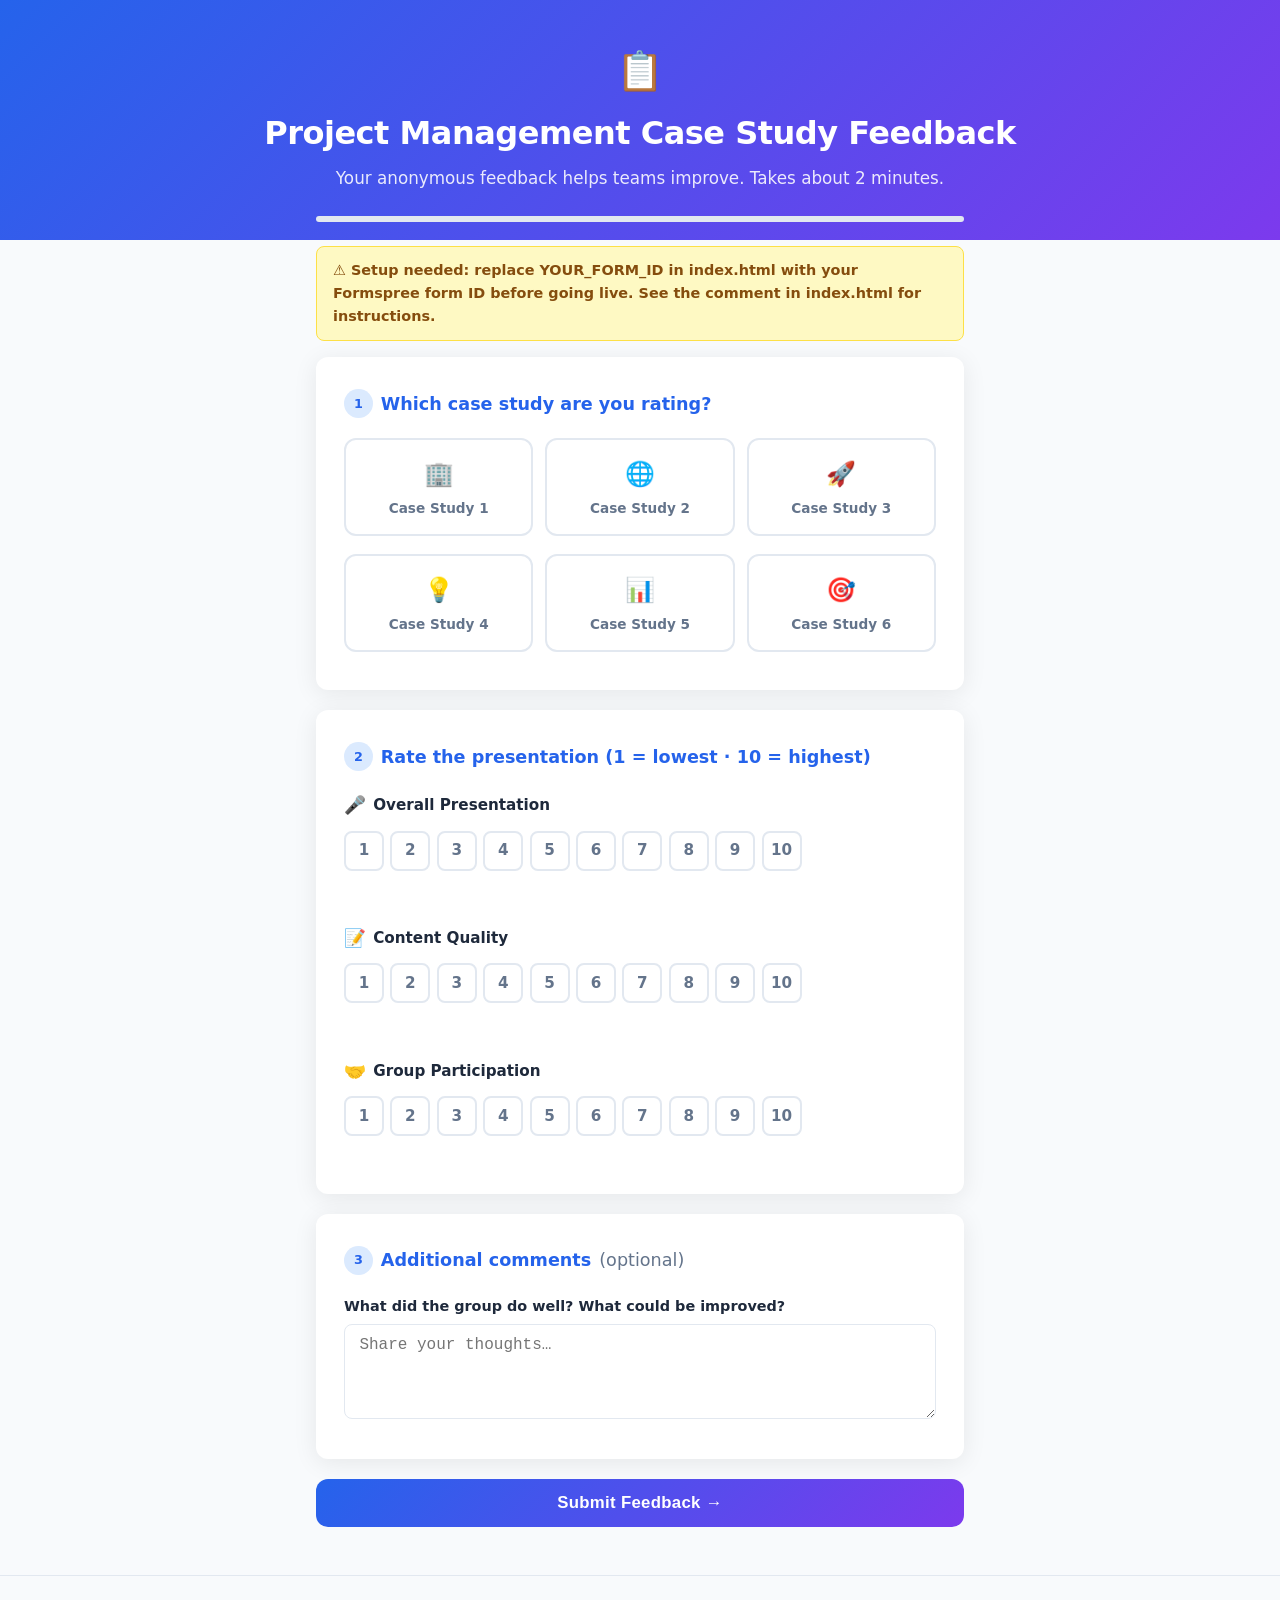
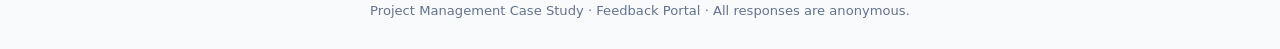
==== index.html @ e589857f "Add PM Case Study Feedback website (index.html, styles.css, app.js, success.html) Agent-Logs-Url: ht" ====
<!DOCTYPE html>
<html lang="en">
<head>
  <meta charset="UTF-8" />
  <meta name="viewport" content="width=device-width, initial-scale=1.0" />
  <meta name="description" content="Submit your feedback on PM case study presentations – rate overall presentation, content quality and group participation." />
  <title>PM Case Study Feedback</title>
  <link rel="stylesheet" href="styles.css" />
  <!-- Favicon (emoji fallback) -->
  <link rel="icon" href="data:image/svg+xml,<svg xmlns=%22http://www.w3.org/2000/svg%22 viewBox=%220 0 100 100%22><text y=%22.9em%22 font-size=%2290%22>📋</text></svg>" />
</head>
<body>

<!-- ═══════════════════════════════════════════
     HEADER
════════════════════════════════════════════ -->
<header>
  <div class="logo" aria-hidden="true">📋</div>
  <h1>Project Management Case Study Feedback</h1>
  <p>Your anonymous feedback helps teams improve. Takes about 2 minutes.</p>
</header>

<!-- ═══════════════════════════════════════════
     MAIN CONTENT
════════════════════════════════════════════ -->
<main>

  <!-- Progress bar -->
  <div class="progress-bar-wrap" role="progressbar" aria-valuemin="0" aria-valuemax="100" aria-label="Form completion progress">
    <div class="progress-bar" id="progress-bar"></div>
  </div>

  <!-- ─────────────────────────────────────────
       FEEDBACK FORM
       SETUP REQUIRED:
       1. Sign up free at https://formspree.io
       2. Create a new form and copy the form ID
       3. Replace YOUR_FORM_ID below with your ID
          (e.g. action="https://formspree.io/f/abcd1234")
       The site is hosted at:
         https://ravikprasad.github.io/pm-polly.github.io/
  ──────────────────────────────────────────── -->
  <form
    id="feedback-form"
    action="https://formspree.io/f/YOUR_FORM_ID"
    method="POST"
  >
    <!-- Hidden fields for Formspree redirect -->
    <input type="hidden" name="_next" value="https://ravikprasad.github.io/pm-polly.github.io/success.html" />
    <input type="hidden" name="_subject" value="New PM Case Study Feedback Submitted" />

    <!-- ── STEP 1 : Case Study ─────────────────── -->
    <div class="card" id="case-study-card">
      <h2>
        <span class="step-badge" aria-hidden="true">1</span>
        Which case study are you rating?
      </h2>

      <div class="case-grid" role="radiogroup" aria-label="Select case study">

        <div class="case-btn">
          <input type="radio" name="case_study" id="cs1" value="Case Study 1" />
          <label for="cs1">
            <span class="case-icon" aria-hidden="true">🏢</span>
            Case Study 1
          </label>
        </div>

        <div class="case-btn">
          <input type="radio" name="case_study" id="cs2" value="Case Study 2" />
          <label for="cs2">
            <span class="case-icon" aria-hidden="true">🌐</span>
            Case Study 2
          </label>
        </div>

        <div class="case-btn">
          <input type="radio" name="case_study" id="cs3" value="Case Study 3" />
          <label for="cs3">
            <span class="case-icon" aria-hidden="true">🚀</span>
            Case Study 3
          </label>
        </div>

        <div class="case-btn">
          <input type="radio" name="case_study" id="cs4" value="Case Study 4" />
          <label for="cs4">
            <span class="case-icon" aria-hidden="true">💡</span>
            Case Study 4
          </label>
        </div>

        <div class="case-btn">
          <input type="radio" name="case_study" id="cs5" value="Case Study 5" />
          <label for="cs5">
            <span class="case-icon" aria-hidden="true">📊</span>
            Case Study 5
          </label>
        </div>

        <div class="case-btn">
          <input type="radio" name="case_study" id="cs6" value="Case Study 6" />
          <label for="cs6">
            <span class="case-icon" aria-hidden="true">🎯</span>
            Case Study 6
          </label>
        </div>

      </div><!-- /.case-grid -->

      <p class="error-msg" role="alert">Please select a case study.</p>
    </div><!-- /.card -->

    <!-- ── STEP 2 : Ratings ────────────────────── -->
    <div class="card">
      <h2>
        <span class="step-badge" aria-hidden="true">2</span>
        Rate the presentation (1 = lowest · 10 = highest)
      </h2>

      <!-- Overall Presentation -->
      <div class="rating-group" data-rating="overall_presentation">
        <div class="rating-label">
          <span class="icon" aria-hidden="true">🎤</span>
          Overall Presentation
        </div>
        <div class="rating-stars" role="radiogroup" aria-label="Rate overall presentation from 1 to 10">
          <input type="radio" name="overall_presentation" id="op1"  value="1"  /><label for="op1">1</label>
          <input type="radio" name="overall_presentation" id="op2"  value="2"  /><label for="op2">2</label>
          <input type="radio" name="overall_presentation" id="op3"  value="3"  /><label for="op3">3</label>
          <input type="radio" name="overall_presentation" id="op4"  value="4"  /><label for="op4">4</label>
          <input type="radio" name="overall_presentation" id="op5"  value="5"  /><label for="op5">5</label>
          <input type="radio" name="overall_presentation" id="op6"  value="6"  /><label for="op6">6</label>
          <input type="radio" name="overall_presentation" id="op7"  value="7"  /><label for="op7">7</label>
          <input type="radio" name="overall_presentation" id="op8"  value="8"  /><label for="op8">8</label>
          <input type="radio" name="overall_presentation" id="op9"  value="9"  /><label for="op9">9</label>
          <input type="radio" name="overall_presentation" id="op10" value="10" /><label for="op10">10</label>
        </div>
        <div class="rating-display" aria-live="polite"></div>
        <p class="error-msg" role="alert">Please rate overall presentation.</p>
      </div>

      <!-- Content Quality -->
      <div class="rating-group" data-rating="content_quality">
        <div class="rating-label">
          <span class="icon" aria-hidden="true">📝</span>
          Content Quality
        </div>
        <div class="rating-stars" role="radiogroup" aria-label="Rate content quality from 1 to 10">
          <input type="radio" name="content_quality" id="cq1"  value="1"  /><label for="cq1">1</label>
          <input type="radio" name="content_quality" id="cq2"  value="2"  /><label for="cq2">2</label>
          <input type="radio" name="content_quality" id="cq3"  value="3"  /><label for="cq3">3</label>
          <input type="radio" name="content_quality" id="cq4"  value="4"  /><label for="cq4">4</label>
          <input type="radio" name="content_quality" id="cq5"  value="5"  /><label for="cq5">5</label>
          <input type="radio" name="content_quality" id="cq6"  value="6"  /><label for="cq6">6</label>
          <input type="radio" name="content_quality" id="cq7"  value="7"  /><label for="cq7">7</label>
          <input type="radio" name="content_quality" id="cq8"  value="8"  /><label for="cq8">8</label>
          <input type="radio" name="content_quality" id="cq9"  value="9"  /><label for="cq9">9</label>
          <input type="radio" name="content_quality" id="cq10" value="10" /><label for="cq10">10</label>
        </div>
        <div class="rating-display" aria-live="polite"></div>
        <p class="error-msg" role="alert">Please rate content quality.</p>
      </div>

      <!-- Group Participation -->
      <div class="rating-group" data-rating="group_participation">
        <div class="rating-label">
          <span class="icon" aria-hidden="true">🤝</span>
          Group Participation
        </div>
        <div class="rating-stars" role="radiogroup" aria-label="Rate group participation from 1 to 10">
          <input type="radio" name="group_participation" id="gp1"  value="1"  /><label for="gp1">1</label>
          <input type="radio" name="group_participation" id="gp2"  value="2"  /><label for="gp2">2</label>
          <input type="radio" name="group_participation" id="gp3"  value="3"  /><label for="gp3">3</label>
          <input type="radio" name="group_participation" id="gp4"  value="4"  /><label for="gp4">4</label>
          <input type="radio" name="group_participation" id="gp5"  value="5"  /><label for="gp5">5</label>
          <input type="radio" name="group_participation" id="gp6"  value="6"  /><label for="gp6">6</label>
          <input type="radio" name="group_participation" id="gp7"  value="7"  /><label for="gp7">7</label>
          <input type="radio" name="group_participation" id="gp8"  value="8"  /><label for="gp8">8</label>
          <input type="radio" name="group_participation" id="gp9"  value="9"  /><label for="gp9">9</label>
          <input type="radio" name="group_participation" id="gp10" value="10" /><label for="gp10">10</label>
        </div>
        <div class="rating-display" aria-live="polite"></div>
        <p class="error-msg" role="alert">Please rate group participation.</p>
      </div>

    </div><!-- /.card -->

    <!-- ── STEP 3 : Optional comment ───────────── -->
    <div class="card">
      <h2>
        <span class="step-badge" aria-hidden="true">3</span>
        Additional comments <span style="font-weight:400;color:var(--text-muted)">(optional)</span>
      </h2>

      <label for="comments">What did the group do well? What could be improved?</label>
      <textarea
        id="comments"
        name="comments"
        rows="4"
        placeholder="Share your thoughts…"
        maxlength="1000"
      ></textarea>
    </div>

    <!-- ── Submit ────────────────────────────────── -->
    <button type="submit" class="btn-submit" id="submit-btn">
      Submit Feedback →
    </button>

  </form><!-- /#feedback-form -->

</main>

<footer>
  <p>Project Management Case Study · Feedback Portal · All responses are anonymous.</p>
</footer>

<script src="app.js"></script>
</body>
</html>
---- styles.css ----
/* =========================================================
   PM Polly – Project Management Case Study Feedback
   Mobile-first responsive stylesheet
   ========================================================= */

:root {
  --primary: #2563eb;
  --primary-dark: #1d4ed8;
  --primary-light: #dbeafe;
  --accent: #7c3aed;
  --success: #16a34a;
  --danger: #dc2626;
  --bg: #f8fafc;
  --card-bg: #ffffff;
  --text: #1e293b;
  --text-muted: #64748b;
  --border: #e2e8f0;
  --radius: 12px;
  --shadow: 0 4px 24px rgba(0, 0, 0, 0.08);
  --shadow-sm: 0 1px 4px rgba(0, 0, 0, 0.06);
}

*, *::before, *::after {
  box-sizing: border-box;
  margin: 0;
  padding: 0;
}

html {
  font-size: 16px;
  scroll-behavior: smooth;
}

body {
  font-family: 'Segoe UI', system-ui, -apple-system, sans-serif;
  background: var(--bg);
  color: var(--text);
  line-height: 1.6;
  min-height: 100vh;
}

/* ── Header ─────────────────────────────────────────────── */
header {
  background: linear-gradient(135deg, var(--primary) 0%, var(--accent) 100%);
  color: #fff;
  text-align: center;
  padding: 2.5rem 1rem 3rem;
}

header .logo {
  font-size: 2.4rem;
  margin-bottom: .4rem;
}

header h1 {
  font-size: clamp(1.4rem, 4vw, 2rem);
  font-weight: 700;
  letter-spacing: -.5px;
}

header p {
  opacity: .88;
  margin-top: .4rem;
  font-size: clamp(.9rem, 2.5vw, 1.05rem);
}

/* ── Main layout ─────────────────────────────────────────── */
main {
  max-width: 680px;
  margin: -1.5rem auto 3rem;
  padding: 0 1rem;
}

/* ── Card ────────────────────────────────────────────────── */
.card {
  background: var(--card-bg);
  border-radius: var(--radius);
  box-shadow: var(--shadow);
  padding: 2rem 1.75rem;
  margin-bottom: 1.25rem;
}

.card h2 {
  font-size: 1.1rem;
  font-weight: 700;
  color: var(--primary);
  margin-bottom: 1.25rem;
  display: flex;
  align-items: center;
  gap: .5rem;
}

.card h2 .step-badge {
  display: inline-flex;
  align-items: center;
  justify-content: center;
  width: 1.8rem;
  height: 1.8rem;
  border-radius: 50%;
  background: var(--primary-light);
  color: var(--primary);
  font-size: .8rem;
  font-weight: 800;
  flex-shrink: 0;
}

/* ── Form fields ─────────────────────────────────────────── */
label {
  display: block;
  font-weight: 600;
  font-size: .9rem;
  margin-bottom: .4rem;
  color: var(--text);
}

input[type="text"],
input[type="email"],
select,
textarea {
  width: 100%;
  padding: .65rem .9rem;
  border: 1.5px solid var(--border);
  border-radius: 8px;
  font-size: 1rem;
  color: var(--text);
  background: #fff;
  transition: border-color .2s;
  appearance: none;
}

input[type="text"]:focus,
input[type="email"]:focus,
select:focus,
textarea:focus {
  outline: none;
  border-color: var(--primary);
  box-shadow: 0 0 0 3px var(--primary-light);
}

/* ── Case study selector ─────────────────────────────────── */
.case-grid {
  display: grid;
  grid-template-columns: repeat(3, 1fr);
  gap: .75rem;
}

.case-btn {
  position: relative;
}

.case-btn input[type="radio"] {
  position: absolute;
  opacity: 0;
  width: 0;
  height: 0;
}

.case-btn label {
  display: flex;
  flex-direction: column;
  align-items: center;
  justify-content: center;
  gap: .3rem;
  padding: .9rem .5rem;
  border: 2px solid var(--border);
  border-radius: var(--radius);
  cursor: pointer;
  transition: border-color .2s, background .2s, transform .15s;
  font-weight: 700;
  font-size: .85rem;
  text-align: center;
  background: #fff;
  color: var(--text-muted);
  user-select: none;
  min-height: 80px;
}

.case-btn label .case-icon {
  font-size: 1.5rem;
}

.case-btn input[type="radio"]:checked + label {
  border-color: var(--primary);
  background: var(--primary-light);
  color: var(--primary);
}

.case-btn label:hover {
  border-color: var(--primary);
  transform: translateY(-2px);
}

/* ── Rating widget ───────────────────────────────────────── */
.rating-group {
  margin-bottom: 1.75rem;
}

.rating-group:last-child {
  margin-bottom: 0;
}

.rating-label {
  display: flex;
  align-items: center;
  gap: .45rem;
  font-size: .95rem;
  font-weight: 600;
  margin-bottom: .7rem;
}

.rating-label .icon {
  font-size: 1.1rem;
}

.rating-stars {
  display: flex;
  flex-wrap: wrap;
  gap: .4rem;
}

.rating-stars input[type="radio"] {
  position: absolute;
  opacity: 0;
  width: 0;
  height: 0;
}

.rating-stars label {
  display: inline-flex;
  align-items: center;
  justify-content: center;
  width: 2.5rem;
  height: 2.5rem;
  border: 2px solid var(--border);
  border-radius: 8px;
  cursor: pointer;
  font-size: .95rem;
  font-weight: 700;
  color: var(--text-muted);
  background: #fff;
  transition: border-color .15s, background .15s, color .15s, transform .1s;
  margin-bottom: 0;
}

.rating-stars label:hover {
  border-color: var(--primary);
  color: var(--primary);
  transform: scale(1.08);
}

.rating-stars input[type="radio"]:checked + label {
  background: var(--primary);
  border-color: var(--primary);
  color: #fff;
}

.rating-display {
  margin-top: .5rem;
  font-size: .82rem;
  color: var(--text-muted);
  height: 1.1rem;
}

/* ── Submit button ───────────────────────────────────────── */
.btn-submit {
  display: block;
  width: 100%;
  padding: .9rem 1.5rem;
  background: linear-gradient(135deg, var(--primary), var(--accent));
  color: #fff;
  border: none;
  border-radius: var(--radius);
  font-size: 1.05rem;
  font-weight: 700;
  cursor: pointer;
  letter-spacing: .3px;
  transition: opacity .2s, transform .15s;
  margin-top: .5rem;
}

.btn-submit:hover {
  opacity: .93;
  transform: translateY(-1px);
}

.btn-submit:active {
  transform: translateY(0);
}

.btn-submit:disabled {
  opacity: .55;
  cursor: not-allowed;
  transform: none;
}

/* ── Validation messages ─────────────────────────────────── */
.error-msg {
  color: var(--danger);
  font-size: .8rem;
  margin-top: .3rem;
  display: none;
}

.field-error .error-msg {
  display: block;
}

.field-error input,
.field-error select,
.field-error textarea {
  border-color: var(--danger);
}

/* ── Progress bar ────────────────────────────────────────── */
.progress-bar-wrap {
  background: var(--border);
  border-radius: 99px;
  height: 6px;
  margin-bottom: 1.5rem;
  overflow: hidden;
}

.progress-bar {
  height: 100%;
  background: linear-gradient(90deg, var(--primary), var(--accent));
  border-radius: 99px;
  transition: width .4s ease;
  width: 0%;
}

/* ── Footer ──────────────────────────────────────────────── */
footer {
  text-align: center;
  padding: 1.5rem 1rem;
  color: var(--text-muted);
  font-size: .82rem;
  border-top: 1px solid var(--border);
}

/* ── Success page ────────────────────────────────────────── */
.success-wrap {
  text-align: center;
  padding: 4rem 1rem 2rem;
  max-width: 520px;
  margin: 0 auto;
}

.success-icon {
  font-size: 5rem;
  margin-bottom: 1rem;
}

.success-wrap h1 {
  font-size: 2rem;
  color: var(--success);
  margin-bottom: .75rem;
}

.success-wrap p {
  color: var(--text-muted);
  font-size: 1.05rem;
  margin-bottom: 2rem;
}

.btn-back {
  display: inline-block;
  padding: .75rem 2rem;
  background: var(--primary);
  color: #fff;
  text-decoration: none;
  border-radius: var(--radius);
  font-weight: 700;
  transition: opacity .2s;
}

.btn-back:hover {
  opacity: .88;
}

/* ── Responsive tweaks ───────────────────────────────────── */
@media (max-width: 480px) {
  .card {
    padding: 1.5rem 1.1rem;
  }

  .case-grid {
    grid-template-columns: repeat(2, 1fr);
  }

  .rating-stars label {
    width: 2.2rem;
    height: 2.2rem;
    font-size: .85rem;
  }
}

@media (min-width: 640px) {
  .case-grid {
    grid-template-columns: repeat(3, 1fr);
  }
}
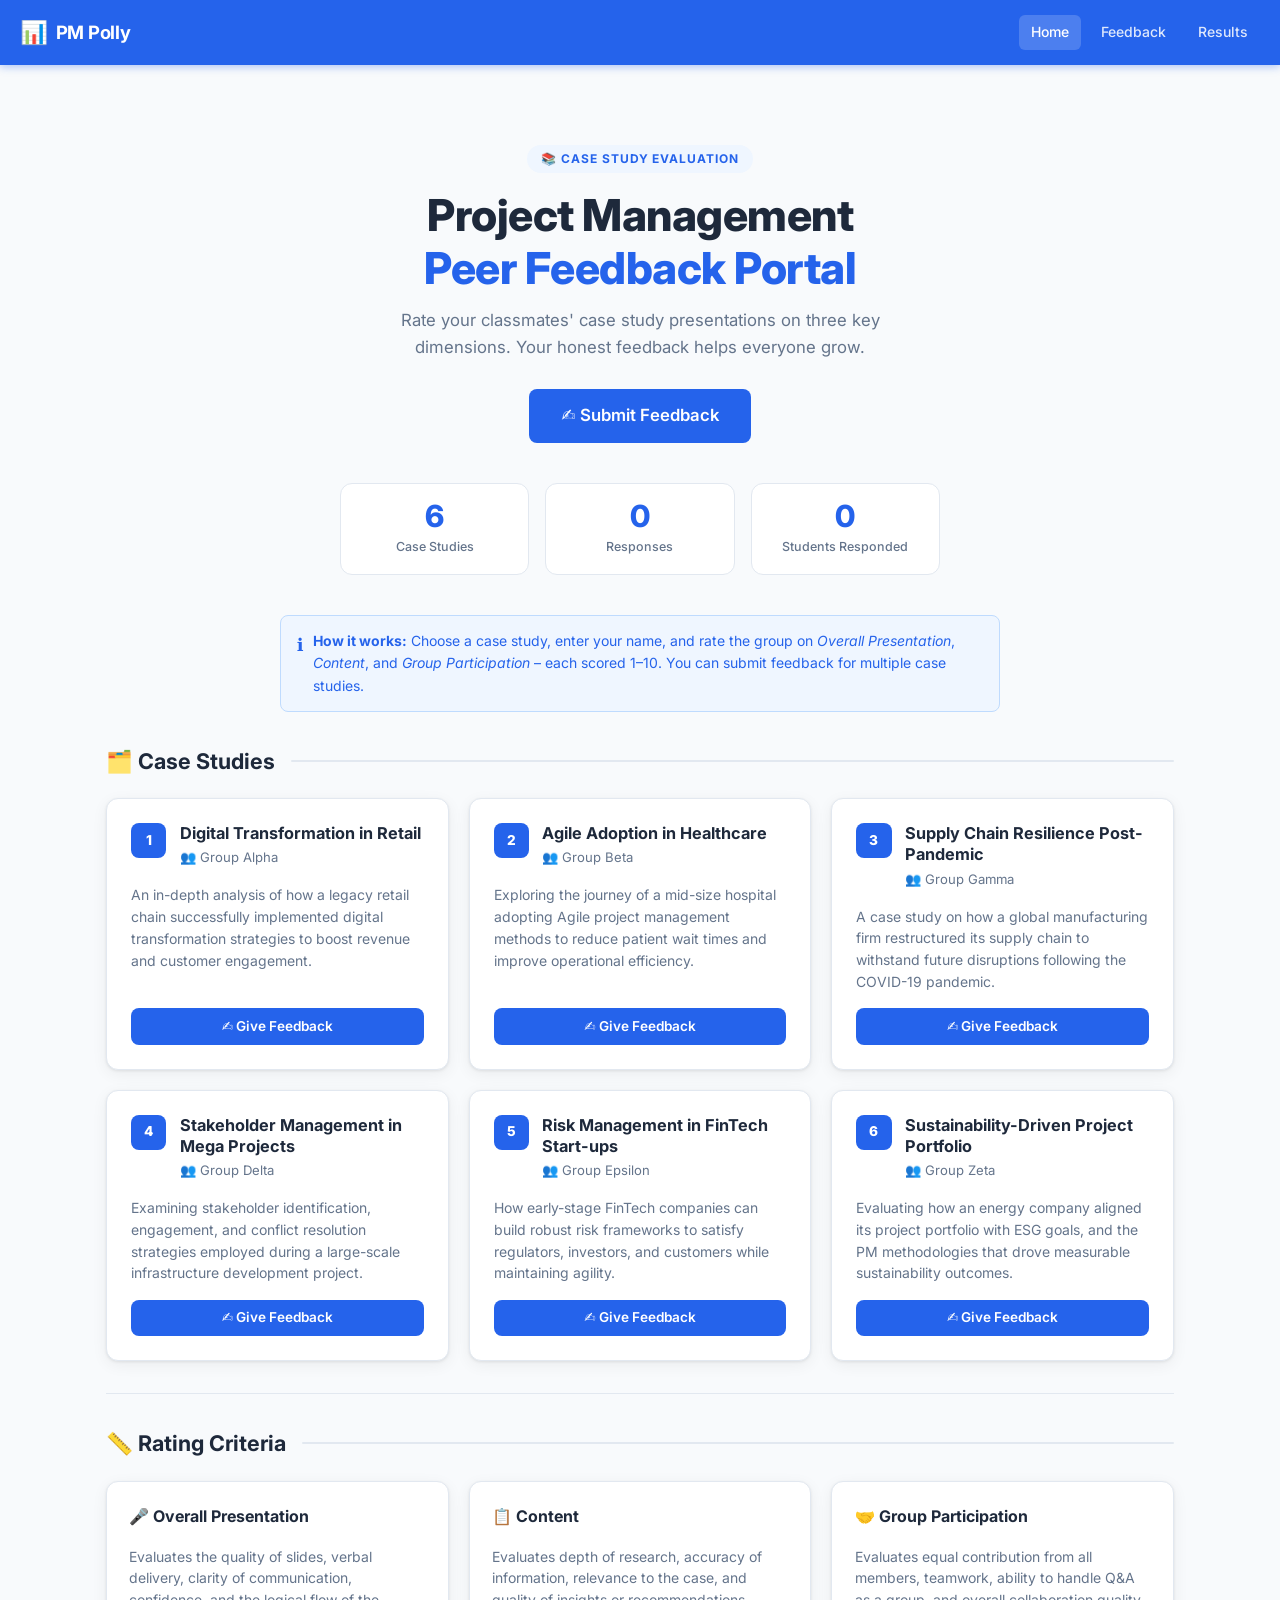
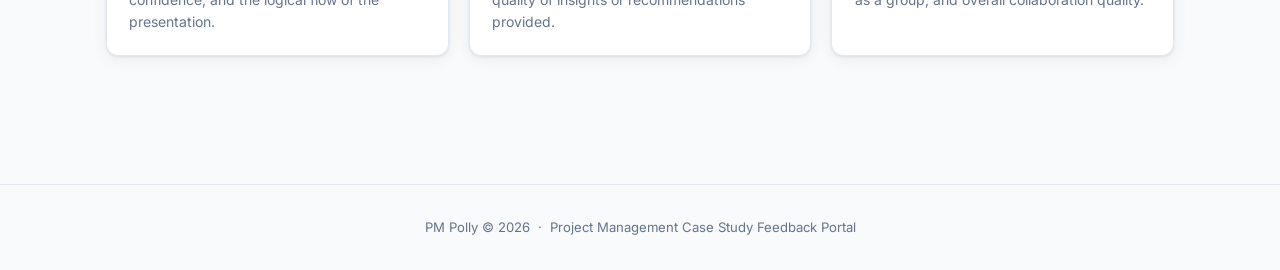
==== commit fbdd3ea9: "Build PM Polly feedback website with 6 case studies, 3 rating criteria, results dashboard, and Googl" ====
--- a/index.html
+++ b/index.html
@@ -3,219 +3,100 @@
 <head>
   <meta charset="UTF-8" />
   <meta name="viewport" content="width=device-width, initial-scale=1.0" />
-  <meta name="description" content="Submit your feedback on PM case study presentations – rate overall presentation, content quality and group participation." />
-  <title>PM Case Study Feedback</title>
-  <link rel="stylesheet" href="styles.css" />
-  <!-- Favicon (emoji fallback) -->
-  <link rel="icon" href="data:image/svg+xml,<svg xmlns=%22http://www.w3.org/2000/svg%22 viewBox=%220 0 100 100%22><text y=%22.9em%22 font-size=%2290%22>📋</text></svg>" />
+  <title>PM Polly – Project Management Feedback</title>
+  <meta name="description" content="Submit your feedback for the 6 project management case studies." />
+  <link rel="preconnect" href="https://fonts.googleapis.com" />
+  <link href="https://fonts.googleapis.com/css2?family=Inter:wght@400;500;600;700;800&display=swap" rel="stylesheet" />
+  <link rel="stylesheet" href="css/style.css" />
+  <link rel="icon" href="data:image/svg+xml,<svg xmlns='http://www.w3.org/2000/svg' viewBox='0 0 100 100'><text y='.9em' font-size='90'>📊</text></svg>" />
 </head>
 <body>
 
-<!-- ═══════════════════════════════════════════
-     HEADER
-════════════════════════════════════════════ -->
-<header>
-  <div class="logo" aria-hidden="true">📋</div>
-  <h1>Project Management Case Study Feedback</h1>
-  <p>Your anonymous feedback helps teams improve. Takes about 2 minutes.</p>
-</header>
+  <nav class="navbar">
+    <a class="navbar-brand" href="index.html">
+      <span class="logo-icon">📊</span> PM Polly
+    </a>
+    <div class="navbar-links">
+      <a href="index.html" class="active">Home</a>
+      <a href="feedback.html">Feedback</a>
+      <a href="results.html">Results</a>
+    </div>
+  </nav>
 
-<!-- ═══════════════════════════════════════════
-     MAIN CONTENT
-════════════════════════════════════════════ -->
-<main>
+  <main class="page">
 
-  <!-- Progress bar -->
-  <div class="progress-bar-wrap" role="progressbar" aria-valuemin="0" aria-valuemax="100" aria-label="Form completion progress">
-    <div class="progress-bar" id="progress-bar"></div>
-  </div>
+    <!-- Hero -->
+    <section class="hero">
+      <div class="hero-badge">📚 Case Study Evaluation</div>
+      <h1>Project Management<br /><span>Peer Feedback Portal</span></h1>
+      <p>Rate your classmates' case study presentations on three key dimensions. Your honest feedback helps everyone grow.</p>
+      <a href="feedback.html" class="btn btn-primary" style="font-size:1.05rem;padding:.85rem 2rem;">
+        ✍️ Submit Feedback
+      </a>
+    </section>
 
-  <!-- ─────────────────────────────────────────
-       FEEDBACK FORM
-       SETUP REQUIRED:
-       1. Sign up free at https://formspree.io
-       2. Create a new form and copy the form ID
-       3. Replace YOUR_FORM_ID below with your ID
-          (e.g. action="https://formspree.io/f/abcd1234")
-       The site is hosted at:
-         https://ravikprasad.github.io/pm-polly.github.io/
-  ──────────────────────────────────────────── -->
-  <form
-    id="feedback-form"
-    action="https://formspree.io/f/YOUR_FORM_ID"
-    method="POST"
-  >
-    <!-- Hidden fields for Formspree redirect -->
-    <input type="hidden" name="_next" value="https://ravikprasad.github.io/pm-polly.github.io/success.html" />
-    <input type="hidden" name="_subject" value="New PM Case Study Feedback Submitted" />
-
-    <!-- ── STEP 1 : Case Study ─────────────────── -->
-    <div class="card" id="case-study-card">
-      <h2>
-        <span class="step-badge" aria-hidden="true">1</span>
-        Which case study are you rating?
-      </h2>
-
-      <div class="case-grid" role="radiogroup" aria-label="Select case study">
-
-        <div class="case-btn">
-          <input type="radio" name="case_study" id="cs1" value="Case Study 1" />
-          <label for="cs1">
-            <span class="case-icon" aria-hidden="true">🏢</span>
-            Case Study 1
-          </label>
-        </div>
-
-        <div class="case-btn">
-          <input type="radio" name="case_study" id="cs2" value="Case Study 2" />
-          <label for="cs2">
-            <span class="case-icon" aria-hidden="true">🌐</span>
-            Case Study 2
-          </label>
-        </div>
-
-        <div class="case-btn">
-          <input type="radio" name="case_study" id="cs3" value="Case Study 3" />
-          <label for="cs3">
-            <span class="case-icon" aria-hidden="true">🚀</span>
-            Case Study 3
-          </label>
-        </div>
-
-        <div class="case-btn">
-          <input type="radio" name="case_study" id="cs4" value="Case Study 4" />
-          <label for="cs4">
-            <span class="case-icon" aria-hidden="true">💡</span>
-            Case Study 4
-          </label>
-        </div>
-
-        <div class="case-btn">
-          <input type="radio" name="case_study" id="cs5" value="Case Study 5" />
-          <label for="cs5">
-            <span class="case-icon" aria-hidden="true">📊</span>
-            Case Study 5
-          </label>
-        </div>
-
-        <div class="case-btn">
-          <input type="radio" name="case_study" id="cs6" value="Case Study 6" />
-          <label for="cs6">
-            <span class="case-icon" aria-hidden="true">🎯</span>
-            Case Study 6
-          </label>
-        </div>
-
-      </div><!-- /.case-grid -->
-
-      <p class="error-msg" role="alert">Please select a case study.</p>
-    </div><!-- /.card -->
-
-    <!-- ── STEP 2 : Ratings ────────────────────── -->
-    <div class="card">
-      <h2>
-        <span class="step-badge" aria-hidden="true">2</span>
-        Rate the presentation (1 = lowest · 10 = highest)
-      </h2>
-
-      <!-- Overall Presentation -->
-      <div class="rating-group" data-rating="overall_presentation">
-        <div class="rating-label">
-          <span class="icon" aria-hidden="true">🎤</span>
-          Overall Presentation
-        </div>
-        <div class="rating-stars" role="radiogroup" aria-label="Rate overall presentation from 1 to 10">
-          <input type="radio" name="overall_presentation" id="op1"  value="1"  /><label for="op1">1</label>
-          <input type="radio" name="overall_presentation" id="op2"  value="2"  /><label for="op2">2</label>
-          <input type="radio" name="overall_presentation" id="op3"  value="3"  /><label for="op3">3</label>
-          <input type="radio" name="overall_presentation" id="op4"  value="4"  /><label for="op4">4</label>
-          <input type="radio" name="overall_presentation" id="op5"  value="5"  /><label for="op5">5</label>
-          <input type="radio" name="overall_presentation" id="op6"  value="6"  /><label for="op6">6</label>
-          <input type="radio" name="overall_presentation" id="op7"  value="7"  /><label for="op7">7</label>
-          <input type="radio" name="overall_presentation" id="op8"  value="8"  /><label for="op8">8</label>
-          <input type="radio" name="overall_presentation" id="op9"  value="9"  /><label for="op9">9</label>
-          <input type="radio" name="overall_presentation" id="op10" value="10" /><label for="op10">10</label>
-        </div>
-        <div class="rating-display" aria-live="polite"></div>
-        <p class="error-msg" role="alert">Please rate overall presentation.</p>
+    <!-- Stats -->
+    <div class="stats-row" style="max-width:600px;margin:0 auto 2.5rem;">
+      <div class="stat-card">
+        <div class="stat-value">6</div>
+        <div class="stat-label">Case Studies</div>
       </div>
-
-      <!-- Content Quality -->
-      <div class="rating-group" data-rating="content_quality">
-        <div class="rating-label">
-          <span class="icon" aria-hidden="true">📝</span>
-          Content Quality
-        </div>
-        <div class="rating-stars" role="radiogroup" aria-label="Rate content quality from 1 to 10">
-          <input type="radio" name="content_quality" id="cq1"  value="1"  /><label for="cq1">1</label>
-          <input type="radio" name="content_quality" id="cq2"  value="2"  /><label for="cq2">2</label>
-          <input type="radio" name="content_quality" id="cq3"  value="3"  /><label for="cq3">3</label>
-          <input type="radio" name="content_quality" id="cq4"  value="4"  /><label for="cq4">4</label>
-          <input type="radio" name="content_quality" id="cq5"  value="5"  /><label for="cq5">5</label>
-          <input type="radio" name="content_quality" id="cq6"  value="6"  /><label for="cq6">6</label>
-          <input type="radio" name="content_quality" id="cq7"  value="7"  /><label for="cq7">7</label>
-          <input type="radio" name="content_quality" id="cq8"  value="8"  /><label for="cq8">8</label>
-          <input type="radio" name="content_quality" id="cq9"  value="9"  /><label for="cq9">9</label>
-          <input type="radio" name="content_quality" id="cq10" value="10" /><label for="cq10">10</label>
-        </div>
-        <div class="rating-display" aria-live="polite"></div>
-        <p class="error-msg" role="alert">Please rate content quality.</p>
+      <div class="stat-card">
+        <div class="stat-value" id="statResponses">0</div>
+        <div class="stat-label">Responses</div>
       </div>
-
-      <!-- Group Participation -->
-      <div class="rating-group" data-rating="group_participation">
-        <div class="rating-label">
-          <span class="icon" aria-hidden="true">🤝</span>
-          Group Participation
-        </div>
-        <div class="rating-stars" role="radiogroup" aria-label="Rate group participation from 1 to 10">
-          <input type="radio" name="group_participation" id="gp1"  value="1"  /><label for="gp1">1</label>
-          <input type="radio" name="group_participation" id="gp2"  value="2"  /><label for="gp2">2</label>
-          <input type="radio" name="group_participation" id="gp3"  value="3"  /><label for="gp3">3</label>
-          <input type="radio" name="group_participation" id="gp4"  value="4"  /><label for="gp4">4</label>
-          <input type="radio" name="group_participation" id="gp5"  value="5"  /><label for="gp5">5</label>
-          <input type="radio" name="group_participation" id="gp6"  value="6"  /><label for="gp6">6</label>
-          <input type="radio" name="group_participation" id="gp7"  value="7"  /><label for="gp7">7</label>
-          <input type="radio" name="group_participation" id="gp8"  value="8"  /><label for="gp8">8</label>
-          <input type="radio" name="group_participation" id="gp9"  value="9"  /><label for="gp9">9</label>
-          <input type="radio" name="group_participation" id="gp10" value="10" /><label for="gp10">10</label>
-        </div>
-        <div class="rating-display" aria-live="polite"></div>
-        <p class="error-msg" role="alert">Please rate group participation.</p>
+      <div class="stat-card">
+        <div class="stat-value" id="statStudents">0</div>
+        <div class="stat-label">Students Responded</div>
       </div>
-
-    </div><!-- /.card -->
-
-    <!-- ── STEP 3 : Optional comment ───────────── -->
-    <div class="card">
-      <h2>
-        <span class="step-badge" aria-hidden="true">3</span>
-        Additional comments <span style="font-weight:400;color:var(--text-muted)">(optional)</span>
-      </h2>
-
-      <label for="comments">What did the group do well? What could be improved?</label>
-      <textarea
-        id="comments"
-        name="comments"
-        rows="4"
-        placeholder="Share your thoughts…"
-        maxlength="1000"
-      ></textarea>
     </div>
 
-    <!-- ── Submit ────────────────────────────────── -->
-    <button type="submit" class="btn-submit" id="submit-btn">
-      Submit Feedback →
-    </button>
+    <!-- How it works -->
+    <div class="alert alert-info" style="max-width:720px;margin:0 auto 2rem;">
+      <span class="alert-icon">ℹ️</span>
+      <div>
+        <strong>How it works:</strong> Choose a case study, enter your name, and rate the group on
+        <em>Overall Presentation</em>, <em>Content</em>, and <em>Group Participation</em> – each scored 1–10.
+        You can submit feedback for multiple case studies.
+      </div>
+    </div>
 
-  </form><!-- /#feedback-form -->
+    <!-- Case study grid -->
+    <h2 class="section-title">🗂️ Case Studies</h2>
+    <div class="cards-grid" id="caseStudyGrid"></div>
 
-</main>
+    <!-- Criteria legend -->
+    <hr class="divider" />
+    <h2 class="section-title">📏 Rating Criteria</h2>
+    <div class="cards-grid" style="grid-template-columns:repeat(auto-fill,minmax(260px,1fr));">
+      <div class="result-card">
+        <h3>🎤 Overall Presentation</h3>
+        <p style="font-size:.875rem;color:var(--text-muted);line-height:1.55;">
+          Evaluates the quality of slides, verbal delivery, clarity of communication, confidence, and the logical flow of the presentation.
+        </p>
+      </div>
+      <div class="result-card">
+        <h3>📋 Content</h3>
+        <p style="font-size:.875rem;color:var(--text-muted);line-height:1.55;">
+          Evaluates depth of research, accuracy of information, relevance to the case, and quality of insights or recommendations provided.
+        </p>
+      </div>
+      <div class="result-card">
+        <h3>🤝 Group Participation</h3>
+        <p style="font-size:.875rem;color:var(--text-muted);line-height:1.55;">
+          Evaluates equal contribution from all members, teamwork, ability to handle Q&amp;A as a group, and overall collaboration quality.
+        </p>
+      </div>
+    </div>
 
-<footer>
-  <p>Project Management Case Study · Feedback Portal · All responses are anonymous.</p>
-</footer>
+  </main>
 
-<script src="app.js"></script>
+  <footer>
+    <p>PM Polly &copy; <span id="yr"></span> &nbsp;·&nbsp; Project Management Case Study Feedback Portal</p>
+  </footer>
+
+  <div id="toast"></div>
+  <script src="js/app.js"></script>
+  <script>document.getElementById('yr').textContent = new Date().getFullYear();</script>
 </body>
 </html>
--- a/css/style.css
+++ b/css/style.css
@@ -0,0 +1,598 @@
+/* ============================================================
+   PM Polly – Project Management Feedback Site
+   Mobile-first, responsive stylesheet
+   ============================================================ */
+
+:root {
+  --primary: #2563eb;
+  --primary-dark: #1d4ed8;
+  --primary-light: #eff6ff;
+  --accent: #f59e0b;
+  --success: #10b981;
+  --danger: #ef4444;
+  --text: #1e293b;
+  --text-muted: #64748b;
+  --border: #e2e8f0;
+  --bg: #f8fafc;
+  --card-bg: #ffffff;
+  --shadow: 0 1px 3px rgba(0,0,0,.08), 0 4px 16px rgba(0,0,0,.06);
+  --radius: 12px;
+  --transition: .2s ease;
+}
+
+*, *::before, *::after { box-sizing: border-box; margin: 0; padding: 0; }
+
+html { scroll-behavior: smooth; }
+
+body {
+  font-family: 'Inter', system-ui, -apple-system, sans-serif;
+  background: var(--bg);
+  color: var(--text);
+  line-height: 1.6;
+  min-height: 100vh;
+}
+
+/* ── Navbar ── */
+.navbar {
+  background: var(--primary);
+  color: #fff;
+  padding: .9rem 1.25rem;
+  display: flex;
+  align-items: center;
+  justify-content: space-between;
+  position: sticky;
+  top: 0;
+  z-index: 100;
+  box-shadow: 0 2px 8px rgba(37,99,235,.35);
+}
+.navbar-brand {
+  font-size: 1.15rem;
+  font-weight: 700;
+  letter-spacing: -.3px;
+  display: flex;
+  align-items: center;
+  gap: .5rem;
+  text-decoration: none;
+  color: #fff;
+}
+.navbar-brand .logo-icon { font-size: 1.4rem; }
+.navbar-links { display: flex; gap: .5rem; }
+.navbar-links a {
+  color: rgba(255,255,255,.85);
+  text-decoration: none;
+  font-size: .875rem;
+  font-weight: 500;
+  padding: .4rem .75rem;
+  border-radius: 6px;
+  transition: background var(--transition);
+}
+.navbar-links a:hover, .navbar-links a.active {
+  background: rgba(255,255,255,.18);
+  color: #fff;
+}
+
+/* ── Page wrapper ── */
+.page { max-width: 1100px; margin: 0 auto; padding: 2rem 1rem 4rem; }
+
+/* ── Hero ── */
+.hero {
+  text-align: center;
+  padding: 3rem 1rem 2.5rem;
+}
+.hero-badge {
+  display: inline-block;
+  background: var(--primary-light);
+  color: var(--primary);
+  font-size: .75rem;
+  font-weight: 700;
+  letter-spacing: .08em;
+  text-transform: uppercase;
+  padding: .3rem .85rem;
+  border-radius: 50px;
+  margin-bottom: 1rem;
+}
+.hero h1 {
+  font-size: clamp(1.75rem, 5vw, 2.75rem);
+  font-weight: 800;
+  letter-spacing: -.5px;
+  line-height: 1.2;
+  margin-bottom: .75rem;
+}
+.hero h1 span { color: var(--primary); }
+.hero p {
+  color: var(--text-muted);
+  font-size: 1.05rem;
+  max-width: 560px;
+  margin: 0 auto 1.75rem;
+}
+.btn {
+  display: inline-flex;
+  align-items: center;
+  gap: .45rem;
+  padding: .7rem 1.5rem;
+  border-radius: 8px;
+  font-size: .95rem;
+  font-weight: 600;
+  cursor: pointer;
+  border: none;
+  text-decoration: none;
+  transition: all var(--transition);
+}
+.btn-primary {
+  background: var(--primary);
+  color: #fff;
+}
+.btn-primary:hover { background: var(--primary-dark); transform: translateY(-1px); box-shadow: 0 4px 12px rgba(37,99,235,.4); }
+.btn-outline {
+  background: transparent;
+  color: var(--primary);
+  border: 2px solid var(--primary);
+}
+.btn-outline:hover { background: var(--primary-light); }
+.btn-success { background: var(--success); color: #fff; }
+.btn-success:hover { filter: brightness(1.1); transform: translateY(-1px); }
+.btn-sm { padding: .45rem 1rem; font-size: .85rem; }
+.btn:disabled { opacity: .55; cursor: not-allowed; transform: none; }
+
+/* ── Section titles ── */
+.section-title {
+  font-size: 1.35rem;
+  font-weight: 700;
+  margin-bottom: 1.25rem;
+  display: flex;
+  align-items: center;
+  gap: .5rem;
+}
+.section-title::after {
+  content: '';
+  flex: 1;
+  height: 2px;
+  background: var(--border);
+  border-radius: 2px;
+  margin-left: .5rem;
+}
+
+/* ── Case study cards ── */
+.cards-grid {
+  display: grid;
+  grid-template-columns: repeat(auto-fill, minmax(300px, 1fr));
+  gap: 1.25rem;
+}
+.case-card {
+  background: var(--card-bg);
+  border-radius: var(--radius);
+  border: 1.5px solid var(--border);
+  box-shadow: var(--shadow);
+  padding: 1.5rem;
+  display: flex;
+  flex-direction: column;
+  gap: 1rem;
+  transition: all var(--transition);
+  cursor: pointer;
+}
+.case-card:hover {
+  border-color: var(--primary);
+  box-shadow: 0 4px 20px rgba(37,99,235,.15);
+  transform: translateY(-2px);
+}
+.case-card-header {
+  display: flex;
+  align-items: flex-start;
+  gap: .85rem;
+}
+.case-number {
+  background: var(--primary);
+  color: #fff;
+  font-weight: 800;
+  font-size: .85rem;
+  min-width: 2.2rem;
+  height: 2.2rem;
+  border-radius: 8px;
+  display: flex;
+  align-items: center;
+  justify-content: center;
+  flex-shrink: 0;
+}
+.case-info h3 {
+  font-size: 1.02rem;
+  font-weight: 700;
+  line-height: 1.3;
+}
+.case-info .case-team {
+  font-size: .82rem;
+  color: var(--text-muted);
+  margin-top: .2rem;
+}
+.case-desc {
+  font-size: .875rem;
+  color: var(--text-muted);
+  line-height: 1.55;
+}
+.case-card .btn { margin-top: auto; width: 100%; justify-content: center; }
+
+/* ── Stats row on landing ── */
+.stats-row {
+  display: grid;
+  grid-template-columns: repeat(3, 1fr);
+  gap: 1rem;
+  margin-bottom: 2.5rem;
+}
+.stat-card {
+  background: var(--card-bg);
+  border-radius: var(--radius);
+  border: 1.5px solid var(--border);
+  padding: 1.1rem 1rem;
+  text-align: center;
+}
+.stat-card .stat-value {
+  font-size: 1.9rem;
+  font-weight: 800;
+  color: var(--primary);
+  line-height: 1;
+}
+.stat-card .stat-label {
+  font-size: .78rem;
+  color: var(--text-muted);
+  margin-top: .3rem;
+  font-weight: 500;
+}
+
+/* ── Feedback form ── */
+.form-card {
+  background: var(--card-bg);
+  border-radius: var(--radius);
+  border: 1.5px solid var(--border);
+  box-shadow: var(--shadow);
+  padding: 2rem;
+  max-width: 720px;
+  margin: 0 auto;
+}
+.form-card h2 {
+  font-size: 1.4rem;
+  font-weight: 800;
+  margin-bottom: .35rem;
+}
+.form-card .form-subtitle {
+  color: var(--text-muted);
+  font-size: .9rem;
+  margin-bottom: 1.75rem;
+}
+
+.form-group { margin-bottom: 1.5rem; }
+.form-label {
+  display: block;
+  font-weight: 600;
+  font-size: .9rem;
+  margin-bottom: .5rem;
+}
+.form-label .required { color: var(--danger); margin-left: 2px; }
+.form-control {
+  width: 100%;
+  padding: .65rem .9rem;
+  border: 1.5px solid var(--border);
+  border-radius: 8px;
+  font-size: .95rem;
+  color: var(--text);
+  background: #fff;
+  transition: border-color var(--transition), box-shadow var(--transition);
+  appearance: none;
+}
+.form-control:focus {
+  outline: none;
+  border-color: var(--primary);
+  box-shadow: 0 0 0 3px rgba(37,99,235,.12);
+}
+
+/* ── Rating widget ── */
+.rating-section {
+  background: var(--bg);
+  border-radius: 10px;
+  padding: 1.25rem;
+  margin-bottom: 1rem;
+}
+.rating-section h4 {
+  font-size: .95rem;
+  font-weight: 700;
+  margin-bottom: .3rem;
+  display: flex;
+  align-items: center;
+  gap: .5rem;
+}
+.rating-section .rating-desc {
+  font-size: .8rem;
+  color: var(--text-muted);
+  margin-bottom: .9rem;
+}
+.rating-widget {
+  display: flex;
+  flex-direction: column;
+  gap: .5rem;
+}
+.rating-stars {
+  display: flex;
+  flex-wrap: wrap;
+  gap: .4rem;
+}
+.rating-stars input[type="radio"] { display: none; }
+.rating-stars label {
+  width: 2.8rem;
+  height: 2.8rem;
+  border-radius: 8px;
+  border: 2px solid var(--border);
+  background: #fff;
+  display: flex;
+  align-items: center;
+  justify-content: center;
+  font-weight: 700;
+  font-size: .9rem;
+  cursor: pointer;
+  transition: all var(--transition);
+  color: var(--text-muted);
+  user-select: none;
+}
+.rating-stars label:hover {
+  border-color: var(--primary);
+  background: var(--primary-light);
+  color: var(--primary);
+}
+.rating-stars input[type="radio"]:checked + label {
+  background: var(--primary);
+  border-color: var(--primary);
+  color: #fff;
+  box-shadow: 0 2px 8px rgba(37,99,235,.35);
+}
+.rating-value-display {
+  font-size: .82rem;
+  color: var(--text-muted);
+  font-weight: 500;
+}
+.rating-value-display span { color: var(--primary); font-weight: 700; }
+
+/* Rating colour bands */
+.rating-stars label[data-val="1"]:hover,
+.rating-stars label[data-val="2"]:hover,
+.rating-stars label[data-val="3"]:hover { border-color: var(--danger); background: #fef2f2; color: var(--danger); }
+.rating-stars label[data-val="4"]:hover,
+.rating-stars label[data-val="5"]:hover,
+.rating-stars label[data-val="6"]:hover { border-color: var(--accent); background: #fffbeb; color: var(--accent); }
+.rating-stars label[data-val="7"]:hover,
+.rating-stars label[data-val="8"]:hover { border-color: #3b82f6; background: #eff6ff; color: #3b82f6; }
+.rating-stars label[data-val="9"]:hover,
+.rating-stars label[data-val="10"]:hover { border-color: var(--success); background: #ecfdf5; color: var(--success); }
+
+.rating-stars input[data-val="1"]:checked + label,
+.rating-stars input[data-val="2"]:checked + label,
+.rating-stars input[data-val="3"]:checked + label { background: var(--danger); border-color: var(--danger); }
+.rating-stars input[data-val="4"]:checked + label,
+.rating-stars input[data-val="5"]:checked + label,
+.rating-stars input[data-val="6"]:checked + label { background: var(--accent); border-color: var(--accent); }
+.rating-stars input[data-val="7"]:checked + label,
+.rating-stars input[data-val="8"]:checked + label { background: #3b82f6; border-color: #3b82f6; }
+.rating-stars input[data-val="9"]:checked + label,
+.rating-stars input[data-val="10"]:checked + label { background: var(--success); border-color: var(--success); }
+
+/* ── Comments ── */
+textarea.form-control {
+  resize: vertical;
+  min-height: 90px;
+}
+
+/* ── Progress bar ── */
+.progress-bar-wrap {
+  background: var(--border);
+  border-radius: 50px;
+  height: 6px;
+  margin-bottom: 1.5rem;
+  overflow: hidden;
+}
+.progress-bar-fill {
+  height: 100%;
+  background: var(--primary);
+  border-radius: 50px;
+  transition: width .4s ease;
+}
+.progress-label {
+  display: flex;
+  justify-content: space-between;
+  font-size: .78rem;
+  color: var(--text-muted);
+  margin-bottom: .4rem;
+}
+
+/* ── Thank-you / Success ── */
+.success-card {
+  text-align: center;
+  padding: 3rem 2rem;
+  background: var(--card-bg);
+  border-radius: var(--radius);
+  border: 1.5px solid var(--border);
+  box-shadow: var(--shadow);
+  max-width: 520px;
+  margin: 2rem auto;
+}
+.success-icon {
+  width: 5rem;
+  height: 5rem;
+  background: #ecfdf5;
+  border-radius: 50%;
+  display: flex;
+  align-items: center;
+  justify-content: center;
+  font-size: 2.2rem;
+  margin: 0 auto 1.25rem;
+}
+.success-card h2 { font-size: 1.5rem; font-weight: 800; margin-bottom: .5rem; }
+.success-card p { color: var(--text-muted); margin-bottom: 1.5rem; }
+
+/* ── Results page ── */
+.results-grid {
+  display: grid;
+  grid-template-columns: repeat(auto-fill, minmax(300px, 1fr));
+  gap: 1.25rem;
+}
+.result-card {
+  background: var(--card-bg);
+  border-radius: var(--radius);
+  border: 1.5px solid var(--border);
+  box-shadow: var(--shadow);
+  padding: 1.4rem;
+}
+.result-card h3 {
+  font-size: 1rem;
+  font-weight: 700;
+  margin-bottom: 1rem;
+  display: flex;
+  align-items: center;
+  gap: .5rem;
+}
+.metric-row {
+  display: flex;
+  align-items: center;
+  justify-content: space-between;
+  margin-bottom: .65rem;
+  gap: .5rem;
+}
+.metric-label {
+  font-size: .82rem;
+  color: var(--text-muted);
+  flex: 1;
+}
+.metric-bar-wrap {
+  flex: 2;
+  background: var(--border);
+  height: 8px;
+  border-radius: 50px;
+  overflow: hidden;
+}
+.metric-bar { height: 100%; border-radius: 50px; background: var(--primary); }
+.metric-value {
+  font-weight: 700;
+  font-size: .9rem;
+  color: var(--primary);
+  min-width: 2.5rem;
+  text-align: right;
+}
+.result-count {
+  font-size: .78rem;
+  color: var(--text-muted);
+  margin-top: .75rem;
+  padding-top: .75rem;
+  border-top: 1px solid var(--border);
+}
+
+/* Results filter bar */
+.filter-bar {
+  display: flex;
+  flex-wrap: wrap;
+  gap: .6rem;
+  margin-bottom: 1.5rem;
+  align-items: center;
+}
+.filter-bar label { font-weight: 600; font-size: .9rem; }
+
+/* Submissions table */
+.table-wrap { overflow-x: auto; }
+table {
+  width: 100%;
+  border-collapse: collapse;
+  font-size: .875rem;
+}
+th, td {
+  padding: .65rem .85rem;
+  text-align: left;
+  border-bottom: 1px solid var(--border);
+}
+th { background: var(--bg); font-weight: 700; color: var(--text-muted); font-size: .78rem; text-transform: uppercase; letter-spacing: .05em; }
+tr:hover td { background: var(--primary-light); }
+.badge {
+  display: inline-block;
+  padding: .2rem .6rem;
+  border-radius: 50px;
+  font-size: .75rem;
+  font-weight: 700;
+}
+.badge-low { background: #fef2f2; color: var(--danger); }
+.badge-mid { background: #fffbeb; color: var(--accent); }
+.badge-good { background: #eff6ff; color: #3b82f6; }
+.badge-high { background: #ecfdf5; color: var(--success); }
+
+/* ── Alert ── */
+.alert {
+  padding: .85rem 1rem;
+  border-radius: 8px;
+  font-size: .875rem;
+  margin-bottom: 1rem;
+  display: flex;
+  align-items: flex-start;
+  gap: .6rem;
+}
+.alert-info { background: var(--primary-light); color: var(--primary); border: 1px solid #bfdbfe; }
+.alert-success { background: #ecfdf5; color: #065f46; border: 1px solid #a7f3d0; }
+.alert-warning { background: #fffbeb; color: #92400e; border: 1px solid #fde68a; }
+.alert-error { background: #fef2f2; color: #991b1b; border: 1px solid #fecaca; }
+.alert-icon { font-size: 1.1rem; flex-shrink: 0; margin-top: .05rem; }
+
+/* ── Spinner ── */
+.spinner {
+  width: 1.2rem;
+  height: 1.2rem;
+  border: 2px solid rgba(255,255,255,.4);
+  border-top-color: #fff;
+  border-radius: 50%;
+  animation: spin .7s linear infinite;
+  display: inline-block;
+}
+@keyframes spin { to { transform: rotate(360deg); } }
+
+/* ── Divider ── */
+.divider { border: none; border-top: 1.5px solid var(--border); margin: 2rem 0; }
+
+/* ── Hidden ── */
+.hidden { display: none !important; }
+
+/* ── Toast ── */
+#toast {
+  position: fixed;
+  bottom: 1.5rem;
+  left: 50%;
+  transform: translateX(-50%) translateY(80px);
+  background: #1e293b;
+  color: #fff;
+  padding: .7rem 1.4rem;
+  border-radius: 50px;
+  font-size: .875rem;
+  font-weight: 500;
+  box-shadow: 0 4px 20px rgba(0,0,0,.25);
+  z-index: 999;
+  transition: transform .35s ease, opacity .35s ease;
+  opacity: 0;
+  white-space: nowrap;
+}
+#toast.show { transform: translateX(-50%) translateY(0); opacity: 1; }
+
+/* ── Footer ── */
+footer {
+  text-align: center;
+  padding: 2rem 1rem;
+  color: var(--text-muted);
+  font-size: .82rem;
+  border-top: 1px solid var(--border);
+  margin-top: 4rem;
+}
+
+/* ── Responsive ── */
+@media (max-width: 640px) {
+  .stats-row { grid-template-columns: 1fr 1fr; }
+  .stats-row .stat-card:last-child { grid-column: span 2; }
+  .form-card { padding: 1.25rem; }
+  .rating-stars label { width: 2.4rem; height: 2.4rem; font-size: .82rem; }
+  .navbar-links a { padding: .4rem .5rem; font-size: .82rem; }
+  .hero h1 { font-size: 1.6rem; }
+  .success-card { padding: 2rem 1.25rem; }
+  table { font-size: .8rem; }
+  th, td { padding: .5rem .6rem; }
+}
+@media (max-width: 420px) {
+  .rating-stars { gap: .3rem; }
+  .rating-stars label { width: 2.1rem; height: 2.1rem; font-size: .78rem; }
+}
